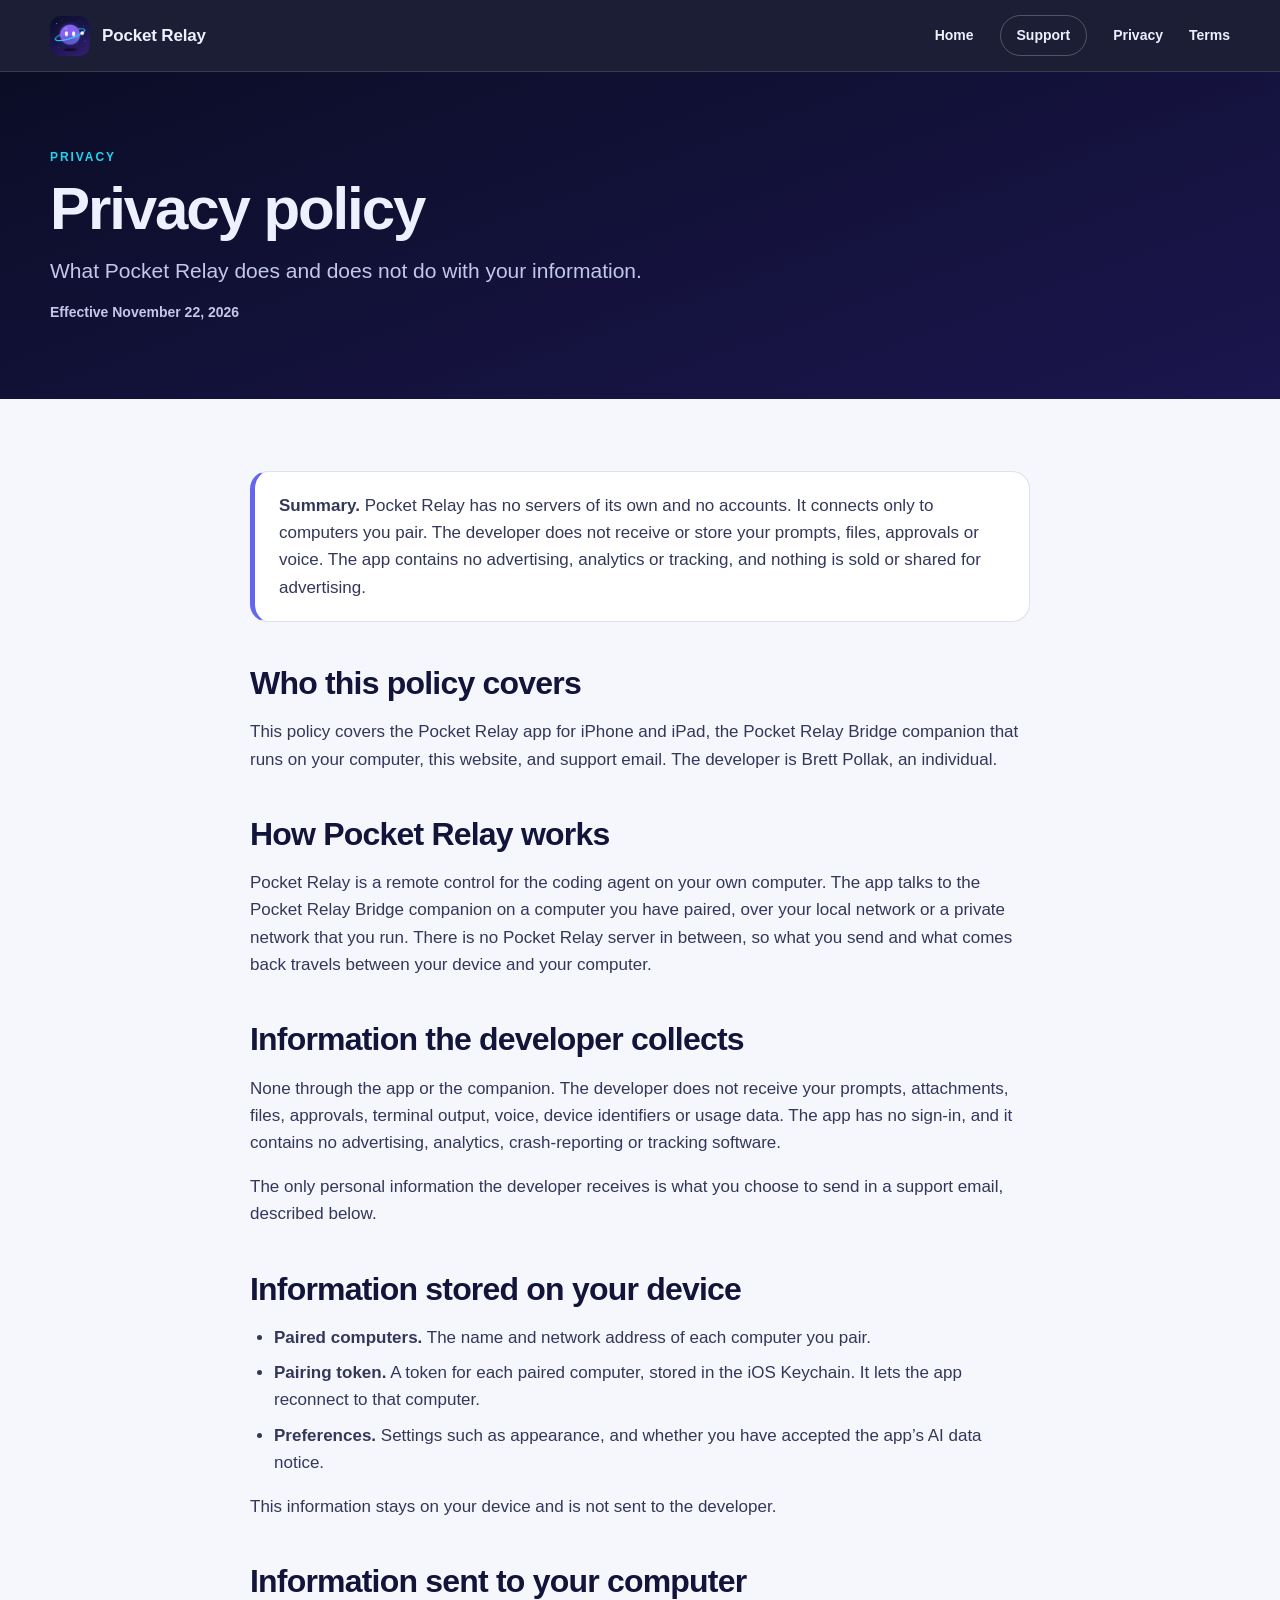
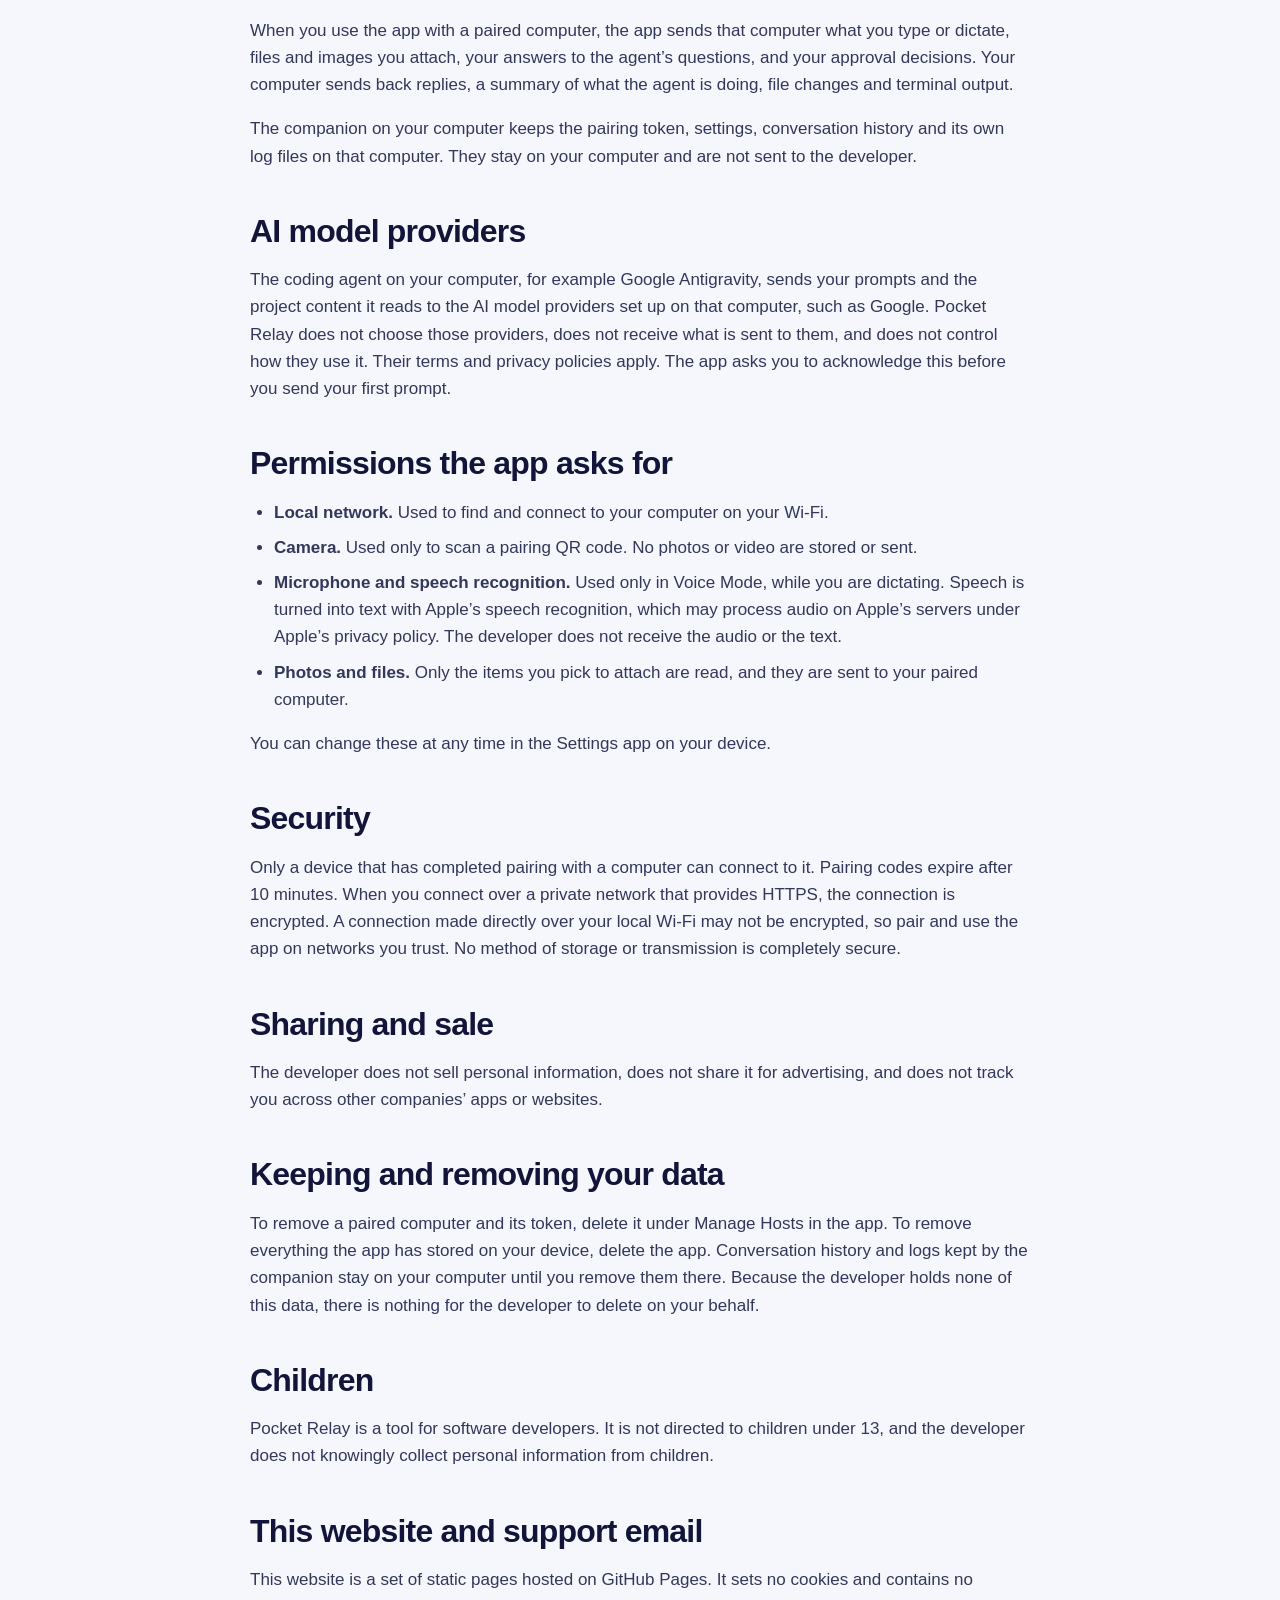
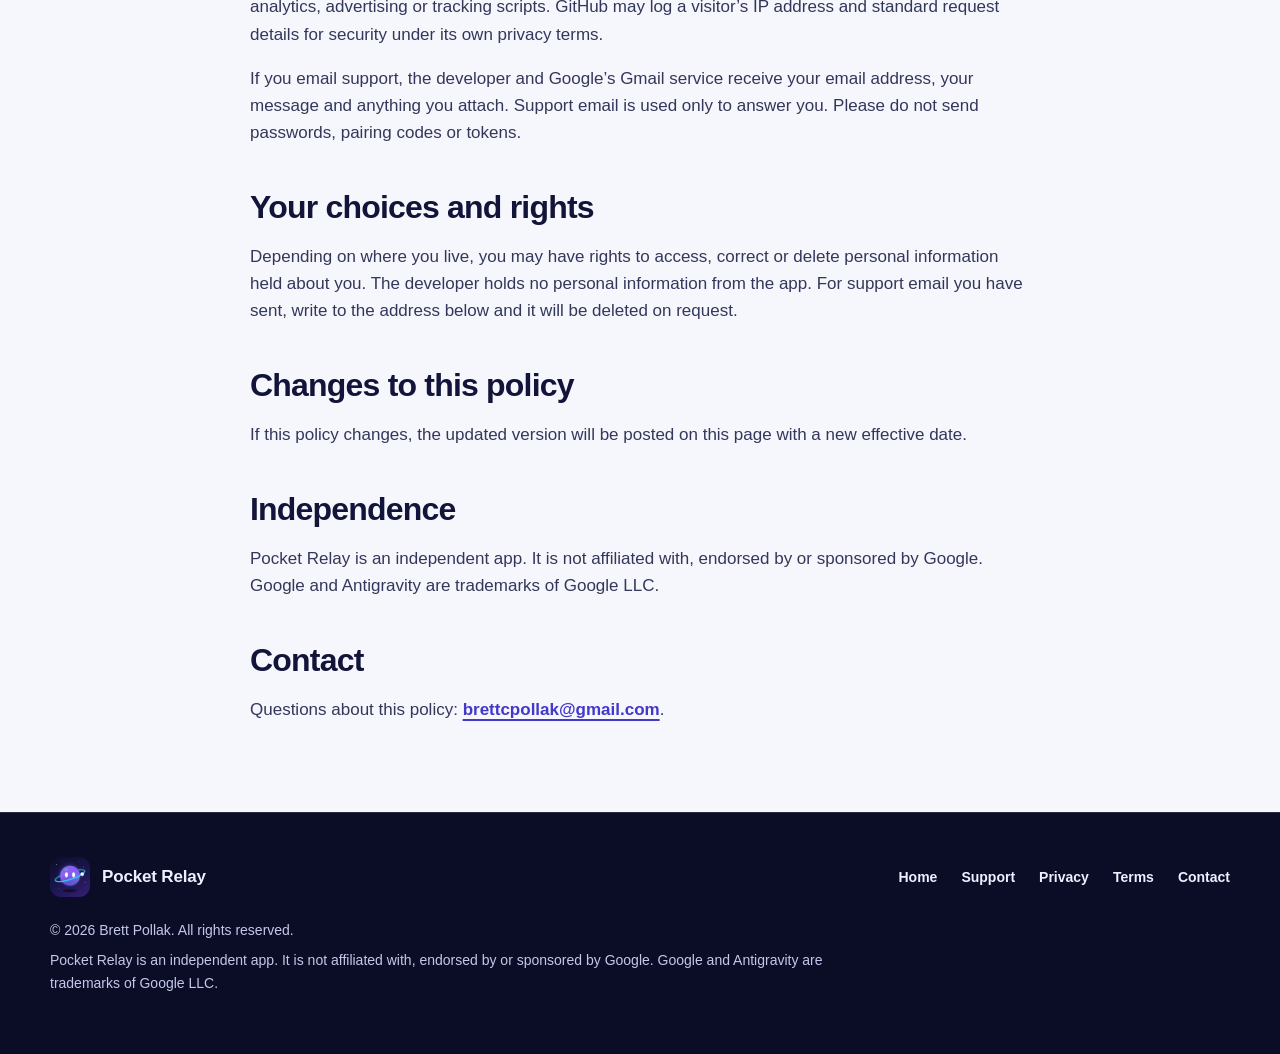
==== privacy/index.html @ 8dd1efd9 "Develop support, privacy and terms pages; add contact Co-Authored-By: Claude Fable 5.2 <noreply@anth" ====
<!DOCTYPE html>
<html lang="en">
  <head>
    <meta charset="utf-8">
    <meta name="viewport" content="width=device-width, initial-scale=1">
    <meta name="theme-color" content="#0b0d26">
    <title>Pocket Relay: privacy policy for iPhone and iPad</title>
    <meta name="description" content="Privacy policy for Pocket Relay on iPhone and iPad. The app has no servers of its own, connects only to computers you pair, and contains no advertising, analytics or tracking.">
    <meta name="robots" content="index, follow">
    <link rel="icon" type="image/png" sizes="64x64" href="../assets/favicon.png">
    <link rel="apple-touch-icon" sizes="180x180" href="../assets/apple-touch-icon.png">
    <link rel="stylesheet" href="../assets/styles.css">

    <!-- SITE BASE URL: https://bpollak.github.io/pocket-relay-site/
         Every absolute URL in this file is inside this block (down to END SITE BASE URL).
         To move the site, replace that base string here and in robots.txt and sitemap.xml. -->
    <link rel="canonical" href="https://bpollak.github.io/pocket-relay-site/privacy/">
    <meta property="og:type" content="website">
    <meta property="og:site_name" content="Pocket Relay">
    <meta property="og:title" content="Pocket Relay: privacy policy for iPhone and iPad">
    <meta property="og:description" content="Privacy policy for Pocket Relay on iPhone and iPad. The app has no servers of its own, connects only to computers you pair, and contains no advertising, analytics or tracking.">
    <meta property="og:url" content="https://bpollak.github.io/pocket-relay-site/privacy/">
    <meta property="og:image" content="https://bpollak.github.io/pocket-relay-site/assets/og.png">
    <meta property="og:image:width" content="1200">
    <meta property="og:image:height" content="630">
    <meta property="og:image:alt" content="The Pocket Relay app icon, a round violet character with a cyan ring, beside the name Pocket Relay.">
    <meta name="twitter:card" content="summary_large_image">
    <meta name="twitter:title" content="Pocket Relay: privacy policy for iPhone and iPad">
    <meta name="twitter:description" content="Privacy policy for Pocket Relay on iPhone and iPad. The app has no servers of its own, connects only to computers you pair, and contains no advertising, analytics or tracking.">
    <meta name="twitter:image" content="https://bpollak.github.io/pocket-relay-site/assets/og.png">
    <meta name="twitter:image:alt" content="The Pocket Relay app icon, a round violet character with a cyan ring, beside the name Pocket Relay.">
    <!-- END SITE BASE URL -->
  </head>
  <body>
    <a class="skip-link" href="#main">Skip to content</a>
    <svg class="visually-hidden" width="0" height="0" aria-hidden="true" focusable="false"><defs><linearGradient id="float-body" x1="0" y1="0" x2="1" y2="1"><stop offset="0" stop-color="#6366f1"/><stop offset="0.5" stop-color="#8b5cf6"/><stop offset="1" stop-color="#06b6d4"/></linearGradient><linearGradient id="float-grey" x1="0" y1="0" x2="1" y2="1"><stop offset="0" stop-color="#9e9e9e"/><stop offset="0.5" stop-color="#808080"/><stop offset="1" stop-color="#949494"/></linearGradient></defs></svg>
    <header class="site-header">
      <a class="brand" href="../" aria-label="Pocket Relay home"><img src="../assets/apple-touch-icon.png" width="40" height="40" alt=""><span>Pocket Relay</span></a>
      <nav aria-label="Primary"><a class="nav-extra" href="../">Home</a><a class="nav-pill" href="../support/">Support</a><a class="nav-extra" href="./" aria-current="page">Privacy</a><a class="nav-extra" href="../terms/">Terms</a></nav>
    </header>

    <main id="main">
      <header class="page-hero on-dark">
        <div class="shell">
          <p class="eyebrow">Privacy</p>
          <h1>Privacy policy</h1>
          <p class="lede">What Pocket Relay does and does not do with your information.</p>
          <p class="meta">Effective November 22, 2026</p>
        </div>
      </header>
      <article class="shell prose">
        <div class="callout">
          <p><strong>Summary.</strong> Pocket Relay has no servers of its own and no accounts. It connects only to computers you pair. The developer does not receive or store your prompts, files, approvals or voice. The app contains no advertising, analytics or tracking, and nothing is sold or shared for advertising.</p>
        </div>

        <h2>Who this policy covers</h2>
        <p>This policy covers the Pocket Relay app for iPhone and iPad, the Pocket Relay Bridge companion that runs on your computer, this website, and support email. The developer is Brett Pollak, an individual.</p>

        <h2>How Pocket Relay works</h2>
        <p>Pocket Relay is a remote control for the coding agent on your own computer. The app talks to the Pocket Relay Bridge companion on a computer you have paired, over your local network or a private network that you run. There is no Pocket Relay server in between, so what you send and what comes back travels between your device and your computer.</p>

        <h2>Information the developer collects</h2>
        <p>None through the app or the companion. The developer does not receive your prompts, attachments, files, approvals, terminal output, voice, device identifiers or usage data. The app has no sign-in, and it contains no advertising, analytics, crash-reporting or tracking software.</p>
        <p>The only personal information the developer receives is what you choose to send in a support email, described below.</p>

        <h2>Information stored on your device</h2>
        <ul>
          <li><strong>Paired computers.</strong> The name and network address of each computer you pair.</li>
          <li><strong>Pairing token.</strong> A token for each paired computer, stored in the iOS Keychain. It lets the app reconnect to that computer.</li>
          <li><strong>Preferences.</strong> Settings such as appearance, and whether you have accepted the app’s AI data notice.</li>
        </ul>
        <p>This information stays on your device and is not sent to the developer.</p>

        <h2>Information sent to your computer</h2>
        <p>When you use the app with a paired computer, the app sends that computer what you type or dictate, files and images you attach, your answers to the agent’s questions, and your approval decisions. Your computer sends back replies, a summary of what the agent is doing, file changes and terminal output.</p>
        <p>The companion on your computer keeps the pairing token, settings, conversation history and its own log files on that computer. They stay on your computer and are not sent to the developer.</p>

        <h2>AI model providers</h2>
        <p>The coding agent on your computer, for example Google Antigravity, sends your prompts and the project content it reads to the AI model providers set up on that computer, such as Google. Pocket Relay does not choose those providers, does not receive what is sent to them, and does not control how they use it. Their terms and privacy policies apply. The app asks you to acknowledge this before you send your first prompt.</p>

        <h2>Permissions the app asks for</h2>
        <ul>
          <li><strong>Local network.</strong> Used to find and connect to your computer on your Wi‑Fi.</li>
          <li><strong>Camera.</strong> Used only to scan a pairing QR code. No photos or video are stored or sent.</li>
          <li><strong>Microphone and speech recognition.</strong> Used only in Voice Mode, while you are dictating. Speech is turned into text with Apple’s speech recognition, which may process audio on Apple’s servers under Apple’s privacy policy. The developer does not receive the audio or the text.</li>
          <li><strong>Photos and files.</strong> Only the items you pick to attach are read, and they are sent to your paired computer.</li>
        </ul>
        <p>You can change these at any time in the Settings app on your device.</p>

        <h2>Security</h2>
        <p>Only a device that has completed pairing with a computer can connect to it. Pairing codes expire after 10 minutes. When you connect over a private network that provides HTTPS, the connection is encrypted. A connection made directly over your local Wi‑Fi may not be encrypted, so pair and use the app on networks you trust. No method of storage or transmission is completely secure.</p>

        <h2>Sharing and sale</h2>
        <p>The developer does not sell personal information, does not share it for advertising, and does not track you across other companies’ apps or websites.</p>

        <h2>Keeping and removing your data</h2>
        <p>To remove a paired computer and its token, delete it under Manage Hosts in the app. To remove everything the app has stored on your device, delete the app. Conversation history and logs kept by the companion stay on your computer until you remove them there. Because the developer holds none of this data, there is nothing for the developer to delete on your behalf.</p>

        <h2>Children</h2>
        <p>Pocket Relay is a tool for software developers. It is not directed to children under 13, and the developer does not knowingly collect personal information from children.</p>

        <h2>This website and support email</h2>
        <p>This website is a set of static pages hosted on GitHub Pages. It sets no cookies and contains no analytics, advertising or tracking scripts. GitHub may log a visitor’s IP address and standard request details for security under its own privacy terms.</p>
        <p>If you email support, the developer and Google’s Gmail service receive your email address, your message and anything you attach. Support email is used only to answer you. Please do not send passwords, pairing codes or tokens.</p>

        <h2>Your choices and rights</h2>
        <p>Depending on where you live, you may have rights to access, correct or delete personal information held about you. The developer holds no personal information from the app. For support email you have sent, write to the address below and it will be deleted on request.</p>

        <h2>Changes to this policy</h2>
        <p>If this policy changes, the updated version will be posted on this page with a new effective date.</p>

        <h2>Independence</h2>
        <p>Pocket Relay is an independent app. It is not affiliated with, endorsed by or sponsored by Google. Google and Antigravity are trademarks of Google LLC.</p>

        <h2>Contact</h2>
        <p>Questions about this policy: <a href="mailto:brettcpollak@gmail.com">brettcpollak@gmail.com</a>.</p>
      </article>
    </main>
    <footer class="site-footer">
      <div class="shell">
        <div class="footer-top">
          <a class="brand" href="../" aria-label="Pocket Relay home"><img src="../assets/apple-touch-icon.png" width="40" height="40" alt="" loading="lazy"><span>Pocket Relay</span></a>
          <nav aria-label="Footer"><a href="../">Home</a><a href="../support/">Support</a><a href="../privacy/">Privacy</a><a href="../terms/">Terms</a><a href="mailto:brettcpollak@gmail.com">Contact</a></nav>
        </div>
        <p>&copy; 2026 Brett Pollak. All rights reserved.</p>
        <p>Pocket Relay is an independent app. It is not affiliated with, endorsed by or sponsored by Google. Google and Antigravity are trademarks of Google LLC.</p>
      </div>
    </footer>
  </body>
</html>
---- assets/styles.css ----
/* Pocket Relay site. Plain CSS, no build step. */
:root {
  color-scheme: light;
  --night: #0b0d26;
  --night-2: #1b164e;
  --indigo: #6366f1;
  --indigo-deep: #4338ca;
  --violet: #8b5cf6;
  --cyan: #06b6d4;
  --cyan-bright: #22d3ee;
  --amber: #f59e0b;
  --amber-deep: #92510a;
  --mist: #f6f7fc;
  --white: #ffffff;
  --ink: #12143a;
  --muted: #52577a;
  --on-dark: #eef0ff;
  --on-dark-soft: #c3c8ea;
  --line: #dde1f1;
  --line-dark: rgba(255, 255, 255, 0.12);
  --radius: 26px;
  --shell: min(1180px, calc(100% - 40px));
  --shadow: 0 24px 70px rgba(18, 20, 58, 0.14);
}

* { box-sizing: border-box; }

html { scroll-behavior: smooth; -webkit-text-size-adjust: 100%; }

body {
  margin: 0;
  overflow-x: clip;
  background: var(--mist);
  color: var(--ink);
  font-family: ui-sans-serif, -apple-system, BlinkMacSystemFont, "Segoe UI", Roboto, sans-serif;
  font-size: 17px;
  line-height: 1.6;
  -webkit-font-smoothing: antialiased;
}

img, picture { display: block; max-width: 100%; }
img { height: auto; }

a { color: inherit; text-decoration-thickness: 1.5px; text-underline-offset: 4px; }

a:focus-visible,
summary:focus-visible {
  outline: 3px solid var(--amber);
  outline-offset: 4px;
  border-radius: 6px;
}

h1, h2, h3, p, ul, ol { margin-top: 0; }

.shell { width: var(--shell); margin-inline: auto; }

.skip-link {
  position: fixed;
  left: 16px;
  top: -80px;
  z-index: 100;
  padding: 10px 18px;
  border-radius: 999px;
  background: var(--cyan-bright);
  color: var(--night);
  font-weight: 900;
}
.skip-link:focus { top: 16px; }

.visually-hidden {
  position: absolute;
  width: 1px;
  height: 1px;
  overflow: hidden;
  clip-path: inset(50%);
  white-space: nowrap;
}

/* Header */
.site-header {
  position: sticky;
  top: 0;
  z-index: 20;
  display: flex;
  align-items: center;
  justify-content: space-between;
  gap: 20px;
  min-height: 72px;
  padding: 10px max(20px, calc((100vw - 1180px) / 2));
  border-bottom: 1px solid var(--line-dark);
  background: rgba(11, 13, 38, 0.93);
  color: var(--on-dark);
  -webkit-backdrop-filter: blur(18px);
  backdrop-filter: blur(18px);
}

.brand {
  display: inline-flex;
  align-items: center;
  gap: 12px;
  font-size: 17px;
  font-weight: 900;
  letter-spacing: -0.01em;
  text-decoration: none;
  white-space: nowrap;
}
.brand img { border-radius: 11px; }

.site-header nav { display: flex; align-items: center; gap: clamp(14px, 2.2vw, 26px); }
.site-header nav a { font-size: 14px; font-weight: 800; text-decoration: none; white-space: nowrap; }
.site-header nav a:hover { color: var(--cyan-bright); }
.site-header nav a.nav-pill {
  padding: 8px 16px;
  border: 1px solid rgba(255, 255, 255, 0.24);
  border-radius: 999px;
}
.site-header nav a.nav-pill:hover { border-color: var(--cyan-bright); }

/* Type */
.eyebrow {
  margin-bottom: 12px;
  color: var(--indigo-deep);
  font-size: 12px;
  font-weight: 900;
  letter-spacing: 0.16em;
  text-transform: uppercase;
}
.on-dark .eyebrow { color: var(--cyan-bright); }

h1 {
  margin-bottom: 24px;
  font-size: clamp(40px, 5.6vw, 74px);
  font-weight: 900;
  line-height: 1;
  letter-spacing: -0.035em;
  text-wrap: balance;
}

h2 {
  margin-bottom: 18px;
  font-size: clamp(30px, 3.4vw, 46px);
  font-weight: 900;
  line-height: 1.08;
  letter-spacing: -0.035em;
  text-wrap: balance;
}

h3 { margin-bottom: 6px; font-size: 18px; line-height: 1.25; letter-spacing: -0.015em; }

.lede { max-width: 620px; color: var(--muted); font-size: clamp(18px, 1.7vw, 21px); line-height: 1.5; }
.on-dark .lede { color: var(--on-dark-soft); }

/* Buttons */
.button {
  display: inline-flex;
  align-items: center;
  justify-content: center;
  min-height: 54px;
  padding: 0 26px;
  border: 1px solid transparent;
  border-radius: 999px;
  font-size: 15px;
  font-weight: 900;
  text-decoration: none;
  transition: transform 160ms ease, border-color 160ms ease, background-color 160ms ease;
}
.button.ghost { border-color: rgba(255, 255, 255, 0.28); background: rgba(255, 255, 255, 0.06); color: var(--on-dark); }
.button.ghost:hover { border-color: var(--cyan-bright); transform: translateY(-1px); }
.button.solid { background: var(--indigo-deep); color: var(--white); }
.button.solid:hover { background: #3730a3; transform: translateY(-1px); }

.soon-pill {
  display: inline-flex;
  align-items: center;
  gap: 12px;
  min-height: 54px;
  padding: 0 26px 0 20px;
  border-radius: 999px;
  background: var(--white);
  color: var(--night);
  font-size: 15px;
  font-weight: 900;
  box-shadow: 0 0 0 4px rgba(34, 211, 238, 0.2), 0 14px 40px rgba(99, 102, 241, 0.35);
  cursor: pointer;
  text-decoration: none;
}
.soon-pill::before {
  content: "";
  width: 10px;
  height: 10px;
  flex: none;
  border-radius: 50%;
  background: var(--amber);
  box-shadow: 0 0 0 4px rgba(245, 158, 11, 0.25);
}

.cta-row { display: flex; flex-wrap: wrap; align-items: center; gap: 12px; }
.cta-note { margin: 16px 0 0; color: var(--on-dark-soft); font-size: 14px; }

/* Hero */
.hero {
  position: relative;
  overflow: hidden;
  background:
    radial-gradient(circle at 78% 30%, rgba(139, 92, 246, 0.34), transparent 42%),
    radial-gradient(circle at 12% 88%, rgba(6, 182, 212, 0.16), transparent 40%),
    linear-gradient(160deg, var(--night) 0%, var(--night-2) 100%);
  color: var(--on-dark);
}

/* A still field of small stars. */
.hero::before {
  content: "";
  position: absolute;
  inset: 0;
  pointer-events: none;
  opacity: 0.7;
  background-image:
    radial-gradient(1.5px 1.5px at 8% 18%, #fff, transparent 100%),
    radial-gradient(1px 1px at 22% 64%, #fff, transparent 100%),
    radial-gradient(1.5px 1.5px at 37% 9%, #c7d2fe, transparent 100%),
    radial-gradient(1px 1px at 48% 78%, #fff, transparent 100%),
    radial-gradient(1.5px 1.5px at 58% 22%, #a5f3fc, transparent 100%),
    radial-gradient(1px 1px at 69% 91%, #fff, transparent 100%),
    radial-gradient(1.5px 1.5px at 83% 12%, #fff, transparent 100%),
    radial-gradient(1px 1px at 94% 55%, #c7d2fe, transparent 100%),
    radial-gradient(1px 1px at 3% 82%, #a5f3fc, transparent 100%),
    radial-gradient(1px 1px at 31% 38%, #fff, transparent 100%);
}

.hero-grid {
  position: relative;
  display: grid;
  grid-template-columns: minmax(0, 1fr) auto;
  align-items: center;
  gap: clamp(32px, 5vw, 72px);
  padding-block: clamp(48px, 7vw, 88px);
}

.hero-copy .lede { margin-bottom: 32px; font-size: clamp(19px, 2vw, 24px); }

.hero-visual { display: flex; align-items: flex-end; gap: 8px; }
.hero-float { width: clamp(150px, 17vw, 210px); margin-bottom: 9%; flex: none; }
.hero-visual .phone { width: clamp(250px, 26vw, 320px); }

/* Phone frame */
.phone {
  overflow: hidden;
  width: min(300px, 100%);
  border: 11px solid #15173c;
  border-radius: 52px;
  background: #15173c;
  box-shadow: 0 0 0 1px rgba(255, 255, 255, 0.16), 0 30px 80px rgba(11, 13, 38, 0.38), 0 20px 70px rgba(99, 102, 241, 0.22);
}
.phone img { width: 100%; border-radius: 40px; }

/* Feature strip */
.strip { border-bottom: 1px solid var(--line); background: var(--white); }
.strip-grid { display: grid; grid-template-columns: repeat(5, 1fr); margin: 0; padding: 0; list-style: none; }
.strip-grid li { display: grid; align-content: start; gap: 2px; padding: 26px clamp(14px, 2vw, 26px); border-right: 1px solid var(--line); }
.strip-grid li:last-child { border-right: 0; }
.strip-grid strong { font-size: 16px; line-height: 1.3; }
.strip-grid span { color: var(--muted); font-size: 14px; line-height: 1.45; }

/* Bands */
.band { padding-block: clamp(64px, 8vw, 110px); }
.band.light { background: var(--mist); }
.band.white { background: var(--white); }
.band.dark {
  background: linear-gradient(170deg, var(--night) 0%, var(--night-2) 100%);
  color: var(--on-dark);
}

.feature-grid {
  display: grid;
  grid-template-columns: minmax(0, 1fr) clamp(250px, 26vw, 300px);
  align-items: center;
  gap: clamp(36px, 6vw, 90px);
}
.feature-grid.flip { grid-template-columns: clamp(250px, 26vw, 300px) minmax(0, 1fr); }
.feature-grid.flip .feature-visual { order: -1; }
.feature-visual { justify-self: center; width: 100%; max-width: 300px; }

.points { display: grid; grid-template-columns: repeat(2, minmax(0, 1fr)); gap: 14px; margin-top: 28px; }
.points > div {
  padding: 20px 22px;
  border: 1px solid var(--line);
  border-radius: var(--radius);
  background: var(--white);
}
.points p { margin: 0; color: var(--muted); font-size: 15px; line-height: 1.5; }
.on-dark .points > div { border-color: var(--line-dark); background: rgba(255, 255, 255, 0.05); }
.on-dark .points p { color: var(--on-dark-soft); }
.points .needs-you { border-color: rgba(245, 158, 11, 0.6); }
.points .needs-you h3 { color: #fbbf24; }

.text-link { color: var(--indigo-deep); font-weight: 800; }
.on-dark .text-link { color: var(--cyan-bright); }

/* Float poses */
.poses { display: grid; grid-template-columns: repeat(4, minmax(0, 1fr)); gap: 12px; margin: 30px 0 0; padding: 0; list-style: none; }
.poses li {
  display: grid;
  justify-items: center;
  align-content: start;
  gap: 6px;
  padding: 16px 8px 14px;
  border: 1px solid var(--line);
  border-radius: var(--radius);
  background: var(--white);
  text-align: center;
  font-size: 13.5px;
  font-weight: 800;
  line-height: 1.25;
}
.poses li.needs-you { border-color: var(--amber); background: #fffaf0; }
.poses .float { width: min(92px, 100%); }

/* Pairing */
.pair-methods { display: grid; grid-template-columns: repeat(2, minmax(0, 1fr)); gap: 14px; margin-top: 28px; }
.pair-methods > div { padding: 22px 24px; border: 1px solid var(--line); border-radius: var(--radius); background: var(--white); }
.pair-methods .tag { display: inline-block; margin-bottom: 10px; padding: 3px 12px; border-radius: 999px; background: #e7e9ff; color: var(--indigo-deep); font-size: 12px; font-weight: 900; letter-spacing: 0.06em; text-transform: uppercase; }
.steps { display: grid; gap: 10px; margin: 12px 0 0; padding: 0; list-style: none; counter-reset: step; }
.steps li { position: relative; padding-left: 40px; color: var(--muted); font-size: 15px; line-height: 1.5; counter-increment: step; }
.steps li::before {
  content: counter(step);
  position: absolute;
  left: 0;
  top: 0;
  display: grid;
  place-items: center;
  width: 28px;
  height: 28px;
  border-radius: 50%;
  background: var(--indigo-deep);
  color: var(--white);
  font-size: 13px;
  font-weight: 900;
}
.aside-note { margin: 22px 0 0; color: var(--muted); font-size: 15px; }
.on-dark .aside-note { color: var(--on-dark-soft); }

/* Privacy band */
.privacy-head { max-width: 760px; }
.privacy-grid { display: grid; grid-template-columns: repeat(3, minmax(0, 1fr)); gap: 14px; margin-top: 34px; }
.privacy-grid > div { padding: 24px; border: 1px solid var(--line-dark); border-radius: var(--radius); background: rgba(255, 255, 255, 0.05); }
.privacy-grid p { margin: 0; color: var(--on-dark-soft); font-size: 15px; line-height: 1.5; }

/* Why + FAQ */
.narrow { max-width: 780px; }
.why .note { font-size: clamp(19px, 2vw, 23px); line-height: 1.5; }
.why .signature { margin: 0; color: var(--muted); font-size: 15px; font-weight: 800; }

.faq-list { display: grid; gap: 10px; margin-top: 28px; }
.faq-list details { border: 1px solid var(--line); border-radius: 20px; background: var(--white); }
.faq-list summary {
  display: flex;
  align-items: center;
  justify-content: space-between;
  gap: 16px;
  padding: 18px 22px;
  font-weight: 800;
  cursor: pointer;
  list-style: none;
}
.faq-list summary::-webkit-details-marker { display: none; }
.faq-list summary::after { content: "+"; flex: none; color: var(--indigo-deep); font-size: 24px; font-weight: 700; line-height: 1; }
.faq-list details[open] summary::after { content: "\2212"; }
.faq-list details p { margin: 0; padding: 0 22px 20px; color: var(--muted); }

/* Closing CTA */
.closing { text-align: center; }
.closing .lede { margin-inline: auto; }
.closing .cta-row { justify-content: center; margin-top: 30px; }
.closing-float { width: 120px; margin: 0 auto 10px; }

/* Footer */
.site-footer { padding-block: 44px 52px; border-top: 1px solid var(--line-dark); background: var(--night); color: var(--on-dark-soft); font-size: 14px; }
.footer-top { display: flex; flex-wrap: wrap; align-items: center; justify-content: space-between; gap: 18px; margin-bottom: 22px; }
.site-footer .brand { color: var(--on-dark); }
.site-footer nav { display: flex; flex-wrap: wrap; gap: 8px 24px; }
.site-footer nav a { color: var(--on-dark); font-weight: 800; text-decoration: none; }
.site-footer nav a:hover { color: var(--cyan-bright); }
.site-footer p { max-width: 820px; margin: 0 0 8px; }

/* Subpages */
.page-hero { background: linear-gradient(160deg, var(--night) 0%, var(--night-2) 100%); color: var(--on-dark); padding-block: clamp(44px, 6vw, 76px); }
.page-hero h1 { font-size: clamp(36px, 5vw, 60px); margin-bottom: 16px; }
.page-hero .lede { margin-bottom: 0; }
.page-hero .meta { margin: 14px 0 0; color: var(--on-dark-soft); font-size: 14px; font-weight: 800; }

.prose { max-width: 780px; padding-block: clamp(40px, 6vw, 72px); }
.prose h2 { margin-top: 44px; font-size: clamp(24px, 2.6vw, 32px); letter-spacing: -0.025em; }
.prose h2:first-child { margin-top: 0; }
.prose h3 { margin-top: 26px; }
.prose p, .prose li { color: #33375a; }
.prose a { color: var(--indigo-deep); font-weight: 700; }
.prose ol, .prose ul { padding-left: 24px; }
.prose li { margin-bottom: 8px; }
.callout { margin: 0 0 28px; padding: 20px 24px; border: 1px solid var(--line); border-left: 5px solid var(--indigo); border-radius: 18px; background: var(--white); }
.callout p:last-child { margin-bottom: 0; }

.notfound { display: grid; justify-items: center; gap: 6px; padding-block: clamp(56px, 9vw, 110px); text-align: center; }
.notfound .float { width: 150px; }
.notfound .cta-row { justify-content: center; margin-top: 12px; }

/* ---------------------------------------------------------------
   Float, the app's character. A web port of the app's drawing code:
   same proportions (100-unit box, body radius 26), same timings.
   Base styles are the still pose; motion is added only when the
   visitor has not asked for reduced motion.
   --------------------------------------------------------------- */
.float { display: block; width: 100%; height: auto; overflow: visible; --h: 1.848s; --amp: 5.5px; --orbit: 4.62s; }
.float--thinking { --h: 0.924s; --orbit: 2.31s; }
.float--command, .float--reading, .float--editing, .float--searching { --h: 1.309s; --amp: 3.5px; --orbit: 3.272s; }
.float--waiting { --h: 2.417s; --amp: 3px; --orbit: 6.042s; }
.float--done { --orbit: 1.571s; }
.float--failed { --h: 3.491s; --amp: 1.2px; }

.fl-shadow { fill: #000; fill-opacity: 0.17; transform-box: fill-box; transform-origin: center; transform: scaleX(0.85); }
.on-dark .fl-shadow { fill-opacity: 0.5; }
.float--done .fl-shadow { transform: none; }
.float--failed .fl-shadow { transform: scaleX(1.05); fill-opacity: 0.18; }
.fl-ring { fill: none; stroke: #06b6d4; stroke-width: 3; stroke-linecap: round; }
.fl-ring--far { stroke-opacity: 0.45; }
.fl-ring--near { stroke-opacity: 0.9; }
.fl-moon { fill: #06b6d4; }
.fl-moon--near { opacity: 0; }
.float--failed .fl-ring { stroke: #8e8e93; }
.float--failed .fl-moon { fill: #8e8e93; opacity: 1; }
.fl-eye { fill: #fff; transform-box: fill-box; transform-origin: center; }
.fl-eye-line { fill: none; stroke: #fff; stroke-linecap: round; }
.fl-line { fill: #8e8e93; fill-opacity: 0.35; }
.fl-line--first { fill: #8b5cf6; fill-opacity: 1; }
.fl-bit { transform-box: fill-box; transform-origin: center; }
.fl-ask { transform-origin: 80px 20px; }
.fl-ask text { fill: #fff; font: 900 22px ui-rounded, "SF Pro Rounded", -apple-system, BlinkMacSystemFont, "Segoe UI", sans-serif; }
.fl-spark { fill: none; stroke-width: 3; stroke-linecap: round; transform: scale(0.4); opacity: 0.5; }

@media (prefers-reduced-motion: no-preference) {
  .fl-bob { animation: fl-bob var(--h) cubic-bezier(0.37, 0, 0.63, 1) calc(var(--h) / -2) infinite alternate; }
  .fl-shadow { animation: fl-shadow var(--h) cubic-bezier(0.37, 0, 0.63, 1) calc(var(--h) / -2) infinite alternate; }
  .float--done .fl-bob { animation: fl-bounce 0.628s infinite; }
  .float--done .fl-shadow { animation: fl-bounce-shadow 0.628s infinite; }
  .float--failed .fl-shadow { animation: none; }

  .fl-mx { animation: fl-mx calc(var(--orbit) / 2) cubic-bezier(0.37, 0, 0.63, 1) infinite alternate; }
  .fl-my { animation: fl-my calc(var(--orbit) / 2) cubic-bezier(0.37, 0, 0.63, 1) calc(var(--orbit) / -4) infinite alternate; }
  .fl-moon--near { animation: fl-near var(--orbit) step-end infinite; }
  .fl-moon--far { animation: fl-far var(--orbit) step-end infinite; }

  .fl-eye { animation: fl-blink 3.4s step-end infinite; }
  .float--thinking .fl-look { animation: fl-look-think 2.244s cubic-bezier(0.37, 0, 0.63, 1) -1.122s infinite alternate; }
  .float--reading .fl-look { animation: fl-look-read 1.047s cubic-bezier(0.37, 0, 0.63, 1) -0.524s infinite alternate; }

  .fl-bit { animation: fl-bit 2.222s linear infinite; }
  .fl-prop { animation: fl-prop var(--h) cubic-bezier(0.37, 0, 0.63, 1) calc(var(--h) / -2) infinite alternate; }
  .fl-cursor { animation: fl-cursor 0.9s step-end infinite; }
  .fl-line { animation: fl-line 1.818s step-end infinite; }
  .fl-pen-x { animation: fl-pen-x 0.4545s linear infinite; }
  .fl-pen-y { animation: fl-pen-y 1.818s step-end infinite; }
  .fl-sx { animation: fl-sx 1.208s cubic-bezier(0.37, 0, 0.63, 1) infinite alternate; }
  .fl-sy { animation: fl-sy 1.208s cubic-bezier(0.37, 0, 0.63, 1) -0.604s infinite alternate; }
  .fl-ask { animation: fl-ask 0.785s cubic-bezier(0.37, 0, 0.63, 1) -0.393s infinite alternate; }
  .fl-spark { animation: fl-spark 0.491s ease-out infinite alternate; }
}

@keyframes fl-bob { from { transform: translateY(calc(var(--amp) * -1)); } to { transform: translateY(var(--amp)); } }
@keyframes fl-shadow { from { transform: scaleX(0.7); } to { transform: scaleX(1); } }
@keyframes fl-bounce {
  0%, 100% { transform: translateY(9px); animation-timing-function: ease-out; }
  50% { transform: translateY(-9px); animation-timing-function: ease-in; }
}
@keyframes fl-bounce-shadow {
  0%, 100% { transform: scaleX(1); animation-timing-function: ease-out; }
  50% { transform: scaleX(0.7); animation-timing-function: ease-in; }
}
@keyframes fl-mx { from { transform: translateX(40.3px); } to { transform: translateX(-40.3px); } }
@keyframes fl-my { from { transform: translateY(-10.4px); } to { transform: translateY(10.4px); } }
@keyframes fl-near { 0% { opacity: 1; } 50%, 100% { opacity: 0; } }
@keyframes fl-far { 0% { opacity: 0; } 50%, 100% { opacity: 1; } }
@keyframes fl-blink { 0% { transform: scaleY(0.12); } 3.8%, 100% { transform: scaleY(1); } }
@keyframes fl-look-think { from { transform: translateX(-4.16px); } to { transform: translateX(4.16px); } }
@keyframes fl-look-read { from { transform: translateX(0.52px); } to { transform: translateX(4.68px); } }
@keyframes fl-bit {
  0% { transform: translateY(0) rotate(0deg); opacity: 0; }
  50% { opacity: 0.75; }
  100% { transform: translateY(-80px) rotate(360deg); opacity: 0; }
}
@keyframes fl-prop { from { transform: translateY(-1.5px); } to { transform: translateY(1.5px); } }
@keyframes fl-cursor { 0% { opacity: 1; } 55.6%, 100% { opacity: 0; } }
@keyframes fl-line { 0% { fill: #8b5cf6; fill-opacity: 1; } 25%, 100% { fill: #8e8e93; fill-opacity: 0.35; } }
@keyframes fl-pen-x { from { transform: translateX(0); } to { transform: translateX(20px); } }
@keyframes fl-pen-y {
  0% { transform: translateY(0); }
  25% { transform: translateY(7.5px); }
  50% { transform: translateY(15px); }
  75%, 100% { transform: translateY(22.5px); }
}
@keyframes fl-sx { from { transform: translateX(6px); } to { transform: translateX(-6px); } }
@keyframes fl-sy { from { transform: translateY(-5px); } to { transform: translateY(5px); } }
@keyframes fl-ask { from { transform: scale(0.92); } to { transform: scale(1.08); } }
@keyframes fl-spark { from { transform: scale(0.4); opacity: 0.5; } to { transform: scale(1); opacity: 1; } }

/* Responsive */
@media (max-width: 1020px) {
  .strip-grid { grid-template-columns: repeat(2, 1fr); }
  .strip-grid li { border-right: 0; border-bottom: 1px solid var(--line); }
  .strip-grid li:nth-child(odd) { border-right: 1px solid var(--line); }
  .strip-grid li:last-child { grid-column: 1 / -1; border-right: 0; border-bottom: 0; }
  .privacy-grid { grid-template-columns: repeat(2, minmax(0, 1fr)); }
}

@media (max-width: 900px) {
  .hero-grid, .feature-grid, .feature-grid.flip { grid-template-columns: minmax(0, 1fr); }
  .hero-visual { justify-content: center; }
  .feature-grid.flip .feature-visual { order: 0; }
  .site-header nav a.nav-anchor { display: none; }
}

@media (max-width: 620px) {
  body { font-size: 16px; }
  .site-header nav a.nav-extra { display: none; }
  .hero-visual { flex-direction: column; align-items: center; gap: 0; }
  .hero-float { width: 150px; margin-bottom: 4px; }
  .hero-visual .phone { width: min(290px, 100%); }
  .points, .pair-methods, .privacy-grid { grid-template-columns: minmax(0, 1fr); }
  .poses { grid-template-columns: repeat(2, minmax(0, 1fr)); }
  .phone { border-width: 9px; border-radius: 46px; }
  .phone img { border-radius: 36px; }
  .cta-row .button, .cta-row .soon-pill { width: 100%; }
  .soon-pill { justify-content: center; padding-inline: 18px; }
}

@media (max-width: 400px) {
  .strip-grid { grid-template-columns: minmax(0, 1fr); }
  .strip-grid li, .strip-grid li:nth-child(odd) { border-right: 0; border-bottom: 1px solid var(--line); }
  .strip-grid li:last-child { border-bottom: 0; }
  .brand { font-size: 16px; gap: 10px; }
}

@media (prefers-reduced-motion: reduce) {
  html { scroll-behavior: auto; }
  *, *::before, *::after { animation: none !important; transition: none !important; }
}
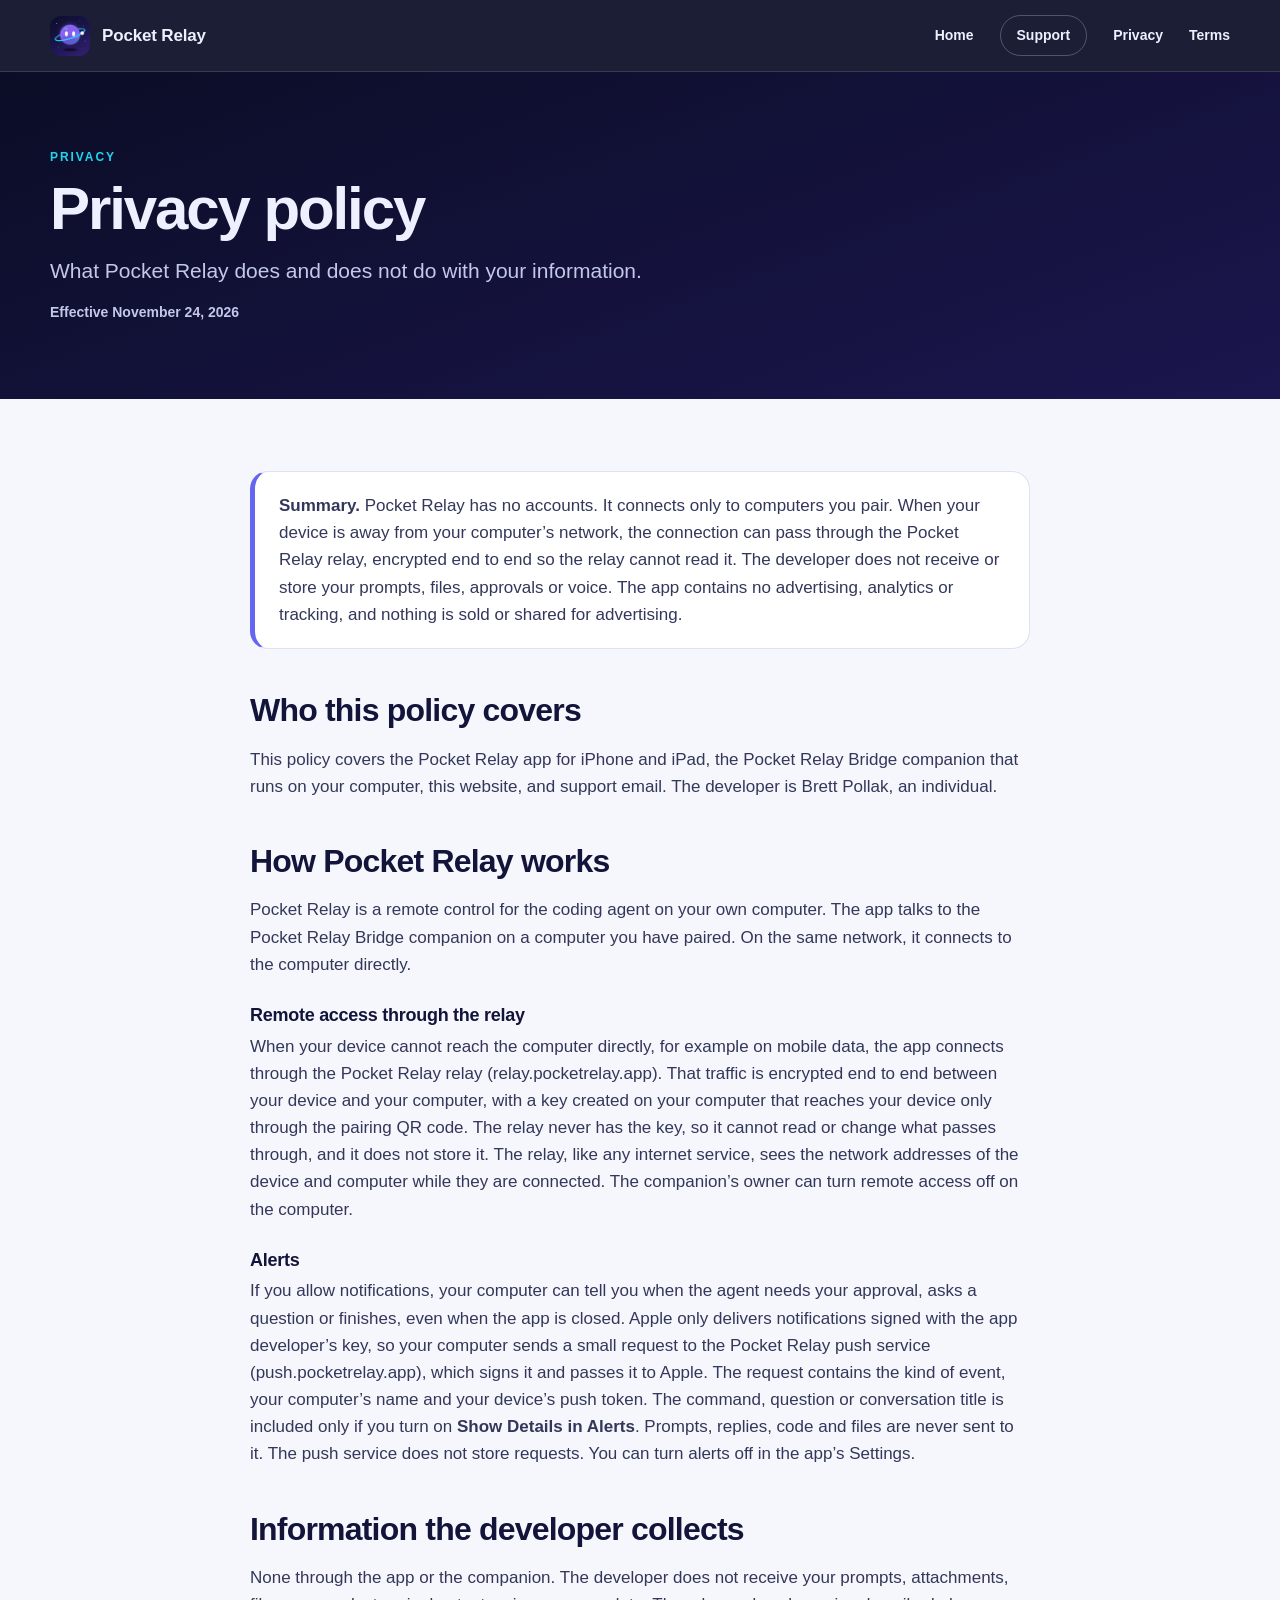
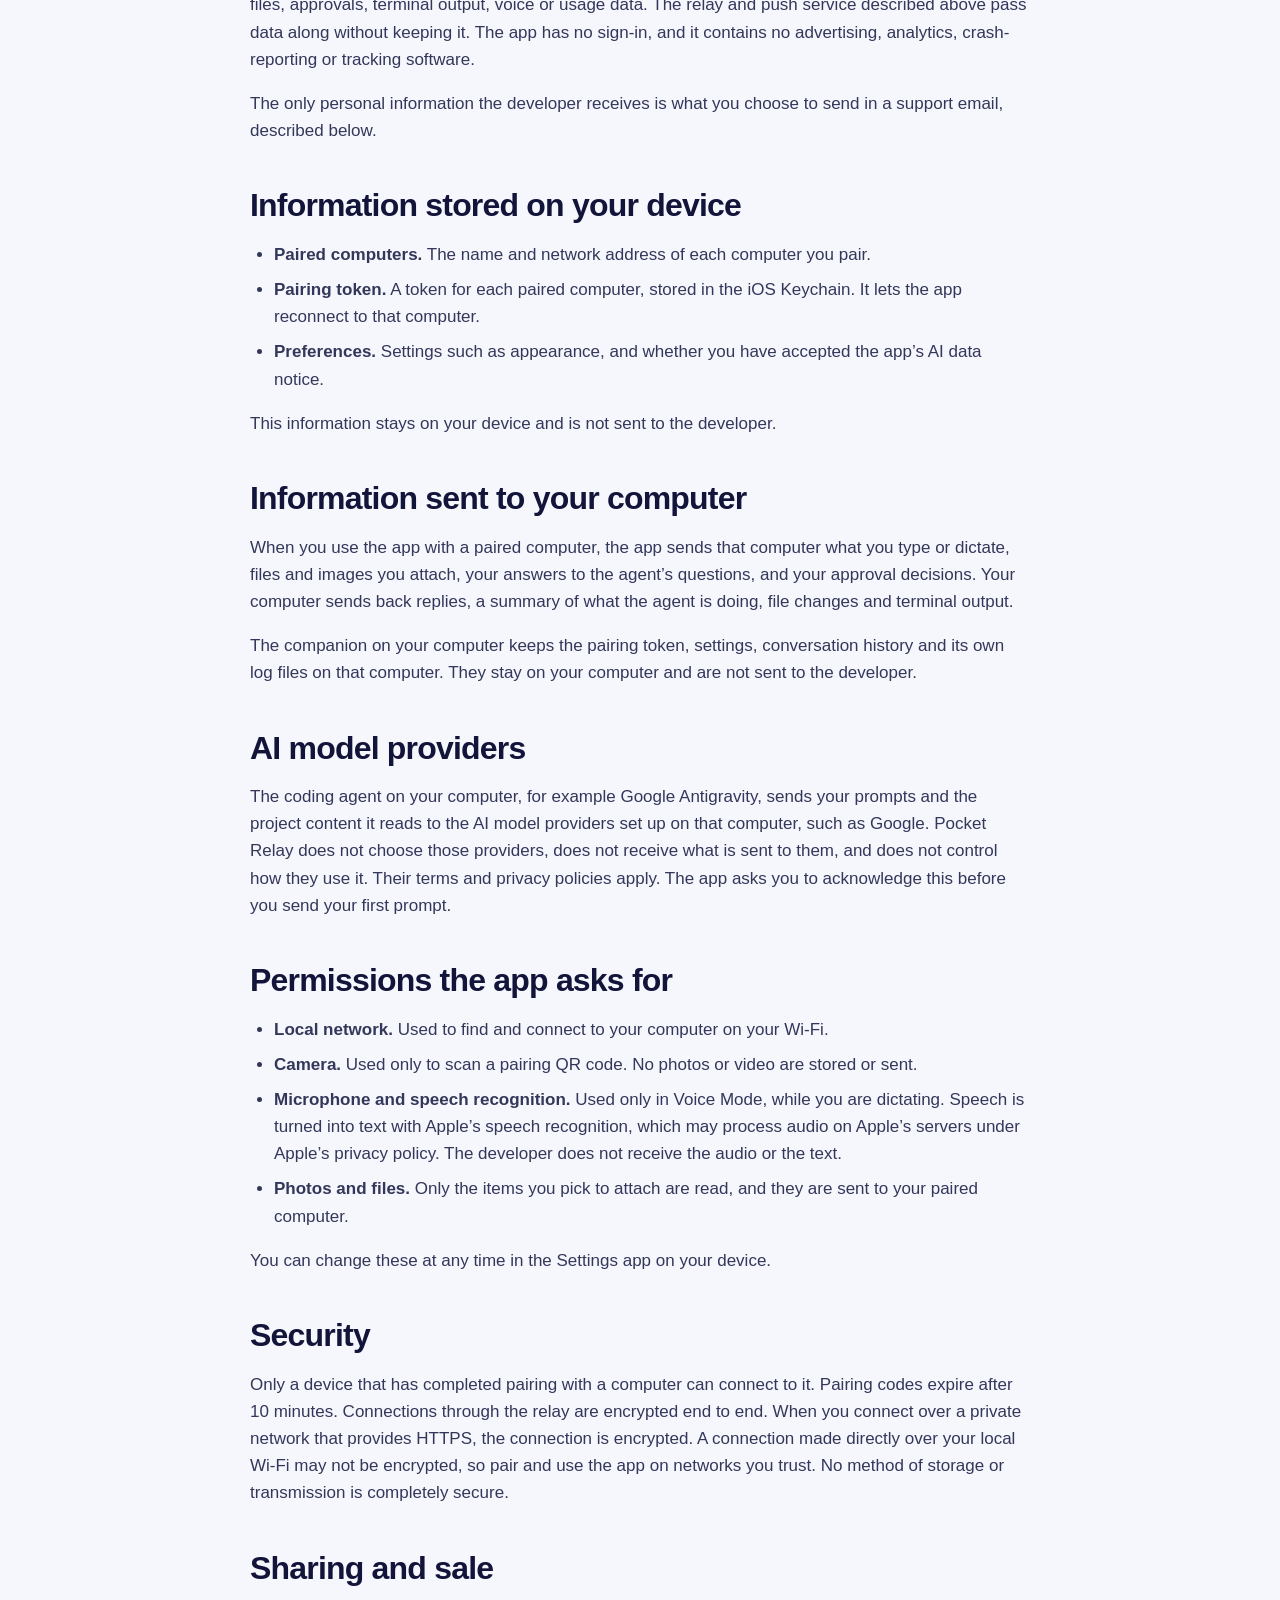
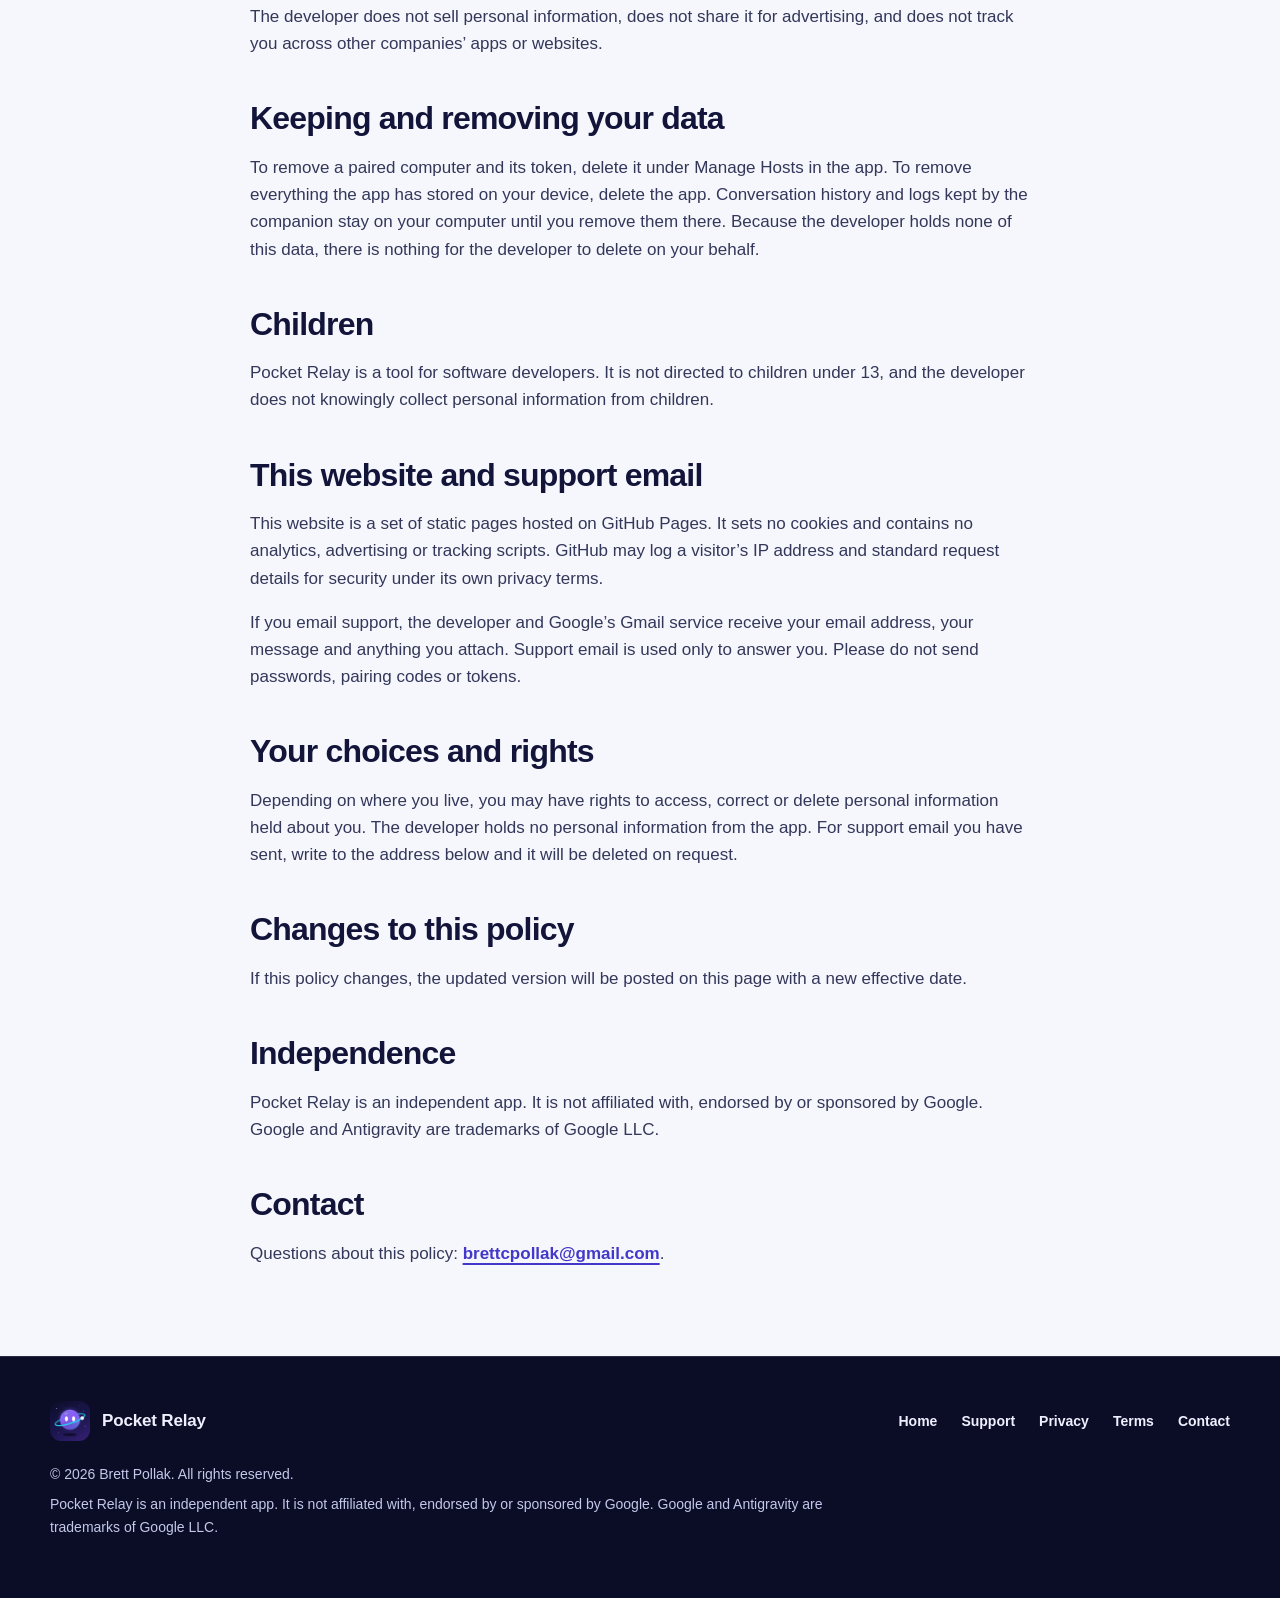
==== commit 15141b5e: "Privacy policy: describe the encrypted relay and the push service (approved wording) Co-Authored-By:" ====
--- a/privacy/index.html
+++ b/privacy/index.html
@@ -5,29 +5,29 @@
     <meta name="viewport" content="width=device-width, initial-scale=1">
     <meta name="theme-color" content="#0b0d26">
     <title>Pocket Relay: privacy policy for iPhone and iPad</title>
-    <meta name="description" content="Privacy policy for Pocket Relay on iPhone and iPad. The app has no servers of its own, connects only to computers you pair, and contains no advertising, analytics or tracking.">
+    <meta name="description" content="Privacy policy for Pocket Relay on iPhone and iPad. The app connects only to computers you pair, the developer cannot read what passes between them, and it contains no advertising, analytics or tracking.">
     <meta name="robots" content="index, follow">
     <link rel="icon" type="image/png" sizes="64x64" href="../assets/favicon.png">
     <link rel="apple-touch-icon" sizes="180x180" href="../assets/apple-touch-icon.png">
-    <link rel="stylesheet" href="../assets/styles.css">
+    <link rel="stylesheet" href="../assets/styles.css?v=setup1">
 
-    <!-- SITE BASE URL: https://bpollak.github.io/pocket-relay-site/
+    <!-- SITE BASE URL: https://pocketrelay.app/
          Every absolute URL in this file is inside this block (down to END SITE BASE URL).
          To move the site, replace that base string here and in robots.txt and sitemap.xml. -->
-    <link rel="canonical" href="https://bpollak.github.io/pocket-relay-site/privacy/">
+    <link rel="canonical" href="https://pocketrelay.app/privacy/">
     <meta property="og:type" content="website">
     <meta property="og:site_name" content="Pocket Relay">
     <meta property="og:title" content="Pocket Relay: privacy policy for iPhone and iPad">
-    <meta property="og:description" content="Privacy policy for Pocket Relay on iPhone and iPad. The app has no servers of its own, connects only to computers you pair, and contains no advertising, analytics or tracking.">
-    <meta property="og:url" content="https://bpollak.github.io/pocket-relay-site/privacy/">
-    <meta property="og:image" content="https://bpollak.github.io/pocket-relay-site/assets/og.png">
+    <meta property="og:description" content="Privacy policy for Pocket Relay on iPhone and iPad. The app connects only to computers you pair, the developer cannot read what passes between them, and it contains no advertising, analytics or tracking.">
+    <meta property="og:url" content="https://pocketrelay.app/privacy/">
+    <meta property="og:image" content="https://pocketrelay.app/assets/og.png">
     <meta property="og:image:width" content="1200">
     <meta property="og:image:height" content="630">
     <meta property="og:image:alt" content="The Pocket Relay app icon, a round violet character with a cyan ring, beside the name Pocket Relay.">
     <meta name="twitter:card" content="summary_large_image">
     <meta name="twitter:title" content="Pocket Relay: privacy policy for iPhone and iPad">
-    <meta name="twitter:description" content="Privacy policy for Pocket Relay on iPhone and iPad. The app has no servers of its own, connects only to computers you pair, and contains no advertising, analytics or tracking.">
-    <meta name="twitter:image" content="https://bpollak.github.io/pocket-relay-site/assets/og.png">
+    <meta name="twitter:description" content="Privacy policy for Pocket Relay on iPhone and iPad. The app connects only to computers you pair, the developer cannot read what passes between them, and it contains no advertising, analytics or tracking.">
+    <meta name="twitter:image" content="https://pocketrelay.app/assets/og.png">
     <meta name="twitter:image:alt" content="The Pocket Relay app icon, a round violet character with a cyan ring, beside the name Pocket Relay.">
     <!-- END SITE BASE URL -->
   </head>
@@ -45,22 +45,26 @@
           <p class="eyebrow">Privacy</p>
           <h1>Privacy policy</h1>
           <p class="lede">What Pocket Relay does and does not do with your information.</p>
-          <p class="meta">Effective November 22, 2026</p>
+          <p class="meta">Effective November 24, 2026</p>
         </div>
       </header>
       <article class="shell prose">
         <div class="callout">
-          <p><strong>Summary.</strong> Pocket Relay has no servers of its own and no accounts. It connects only to computers you pair. The developer does not receive or store your prompts, files, approvals or voice. The app contains no advertising, analytics or tracking, and nothing is sold or shared for advertising.</p>
+          <p><strong>Summary.</strong> Pocket Relay has no accounts. It connects only to computers you pair. When your device is away from your computer’s network, the connection can pass through the Pocket Relay relay, encrypted end to end so the relay cannot read it. The developer does not receive or store your prompts, files, approvals or voice. The app contains no advertising, analytics or tracking, and nothing is sold or shared for advertising.</p>
         </div>
 
         <h2>Who this policy covers</h2>
         <p>This policy covers the Pocket Relay app for iPhone and iPad, the Pocket Relay Bridge companion that runs on your computer, this website, and support email. The developer is Brett Pollak, an individual.</p>
 
         <h2>How Pocket Relay works</h2>
-        <p>Pocket Relay is a remote control for the coding agent on your own computer. The app talks to the Pocket Relay Bridge companion on a computer you have paired, over your local network or a private network that you run. There is no Pocket Relay server in between, so what you send and what comes back travels between your device and your computer.</p>
+        <p>Pocket Relay is a remote control for the coding agent on your own computer. The app talks to the Pocket Relay Bridge companion on a computer you have paired. On the same network, it connects to the computer directly.</p>
+        <h3>Remote access through the relay</h3>
+        <p>When your device cannot reach the computer directly, for example on mobile data, the app connects through the Pocket Relay relay (relay.pocketrelay.app). That traffic is encrypted end to end between your device and your computer, with a key created on your computer that reaches your device only through the pairing QR code. The relay never has the key, so it cannot read or change what passes through, and it does not store it. The relay, like any internet service, sees the network addresses of the device and computer while they are connected. The companion’s owner can turn remote access off on the computer.</p>
+        <h3>Alerts</h3>
+        <p>If you allow notifications, your computer can tell you when the agent needs your approval, asks a question or finishes, even when the app is closed. Apple only delivers notifications signed with the app developer’s key, so your computer sends a small request to the Pocket Relay push service (push.pocketrelay.app), which signs it and passes it to Apple. The request contains the kind of event, your computer’s name and your device’s push token. The command, question or conversation title is included only if you turn on <strong>Show Details in Alerts</strong>. Prompts, replies, code and files are never sent to it. The push service does not store requests. You can turn alerts off in the app’s Settings.</p>
 
         <h2>Information the developer collects</h2>
-        <p>None through the app or the companion. The developer does not receive your prompts, attachments, files, approvals, terminal output, voice, device identifiers or usage data. The app has no sign-in, and it contains no advertising, analytics, crash-reporting or tracking software.</p>
+        <p>None through the app or the companion. The developer does not receive your prompts, attachments, files, approvals, terminal output, voice or usage data. The relay and push service described above pass data along without keeping it. The app has no sign-in, and it contains no advertising, analytics, crash-reporting or tracking software.</p>
         <p>The only personal information the developer receives is what you choose to send in a support email, described below.</p>
 
         <h2>Information stored on your device</h2>
@@ -88,7 +92,7 @@
         <p>You can change these at any time in the Settings app on your device.</p>
 
         <h2>Security</h2>
-        <p>Only a device that has completed pairing with a computer can connect to it. Pairing codes expire after 10 minutes. When you connect over a private network that provides HTTPS, the connection is encrypted. A connection made directly over your local Wi‑Fi may not be encrypted, so pair and use the app on networks you trust. No method of storage or transmission is completely secure.</p>
+        <p>Only a device that has completed pairing with a computer can connect to it. Pairing codes expire after 10 minutes. Connections through the relay are encrypted end to end. When you connect over a private network that provides HTTPS, the connection is encrypted. A connection made directly over your local Wi‑Fi may not be encrypted, so pair and use the app on networks you trust. No method of storage or transmission is completely secure.</p>
 
         <h2>Sharing and sale</h2>
         <p>The developer does not sell personal information, does not share it for advertising, and does not track you across other companies’ apps or websites.</p>
--- a/assets/styles.css
+++ b/assets/styles.css
@@ -126,6 +126,16 @@
   text-transform: uppercase;
 }
 .on-dark .eyebrow { color: var(--cyan-bright); }
+.eyebrow .live-dot {
+  display: inline-block;
+  width: 8px;
+  height: 8px;
+  margin-right: 10px;
+  border-radius: 50%;
+  background: #34d399;
+  box-shadow: 0 0 0 4px rgba(52, 211, 153, 0.25);
+  vertical-align: 1px;
+}
 
 h1 {
   margin-bottom: 24px;
@@ -190,8 +200,8 @@
   height: 10px;
   flex: none;
   border-radius: 50%;
-  background: var(--amber);
-  box-shadow: 0 0 0 4px rgba(245, 158, 11, 0.25);
+  background: #34d399;
+  box-shadow: 0 0 0 4px rgba(52, 211, 153, 0.25);
 }
 
 .cta-row { display: flex; flex-wrap: wrap; align-items: center; gap: 12px; }
@@ -252,13 +262,14 @@
   background: #15173c;
   box-shadow: 0 0 0 1px rgba(255, 255, 255, 0.16), 0 30px 80px rgba(11, 13, 38, 0.38), 0 20px 70px rgba(99, 102, 241, 0.22);
 }
-.phone img { width: 100%; border-radius: 40px; }
+.phone img, .phone video { display: block; width: 100%; height: auto; border-radius: 40px; }
 
 /* Feature strip */
 .strip { border-bottom: 1px solid var(--line); background: var(--white); }
-.strip-grid { display: grid; grid-template-columns: repeat(5, 1fr); margin: 0; padding: 0; list-style: none; }
+.strip-grid { display: grid; grid-template-columns: repeat(5, 1fr); margin-block: 0; padding: 0; list-style: none; }
 .strip-grid li { display: grid; align-content: start; gap: 2px; padding: 26px clamp(14px, 2vw, 26px); border-right: 1px solid var(--line); }
 .strip-grid li:last-child { border-right: 0; }
+.strip-grid li:first-child { padding-left: 0; }
 .strip-grid strong { font-size: 16px; line-height: 1.3; }
 .strip-grid span { color: var(--muted); font-size: 14px; line-height: 1.45; }
 
@@ -506,7 +517,7 @@
 @media (max-width: 1020px) {
   .strip-grid { grid-template-columns: repeat(2, 1fr); }
   .strip-grid li { border-right: 0; border-bottom: 1px solid var(--line); }
-  .strip-grid li:nth-child(odd) { border-right: 1px solid var(--line); }
+  .strip-grid li:nth-child(odd) { border-right: 1px solid var(--line); padding-left: 0; }
   .strip-grid li:last-child { grid-column: 1 / -1; border-right: 0; border-bottom: 0; }
   .privacy-grid { grid-template-columns: repeat(2, minmax(0, 1fr)); }
 }
@@ -527,14 +538,14 @@
   .points, .pair-methods, .privacy-grid { grid-template-columns: minmax(0, 1fr); }
   .poses { grid-template-columns: repeat(2, minmax(0, 1fr)); }
   .phone { border-width: 9px; border-radius: 46px; }
-  .phone img { border-radius: 36px; }
+  .phone img, .phone video { border-radius: 36px; }
   .cta-row .button, .cta-row .soon-pill { width: 100%; }
   .soon-pill { justify-content: center; padding-inline: 18px; }
 }
 
 @media (max-width: 400px) {
   .strip-grid { grid-template-columns: minmax(0, 1fr); }
-  .strip-grid li, .strip-grid li:nth-child(odd) { border-right: 0; border-bottom: 1px solid var(--line); }
+  .strip-grid li, .strip-grid li:nth-child(odd) { border-right: 0; border-bottom: 1px solid var(--line); padding-inline: 0; }
   .strip-grid li:last-child { border-bottom: 0; }
   .brand { font-size: 16px; gap: 10px; }
 }
@@ -543,3 +554,26 @@
   html { scroll-behavior: auto; }
   *, *::before, *::after { animation: none !important; transition: none !important; }
 }
+
+/* Copyable install commands */
+.prose pre.command { margin: 12px 0 18px; padding: 14px 16px; border-radius: 14px; background: #0b0d26; color: #e6e8ff; overflow-x: auto; font-size: 13.5px; line-height: 1.5; }
+.prose pre.command code { font-family: ui-monospace, SFMono-Regular, Menlo, Consolas, monospace; white-space: pre; user-select: all; }
+.band .lede a { color: inherit; font-weight: 700; text-decoration: underline; text-underline-offset: 3px; }
+
+/* Setup page */
+.setup-steps { list-style: none; padding: 0 !important; margin: 0 0 40px; counter-reset: step; }
+.setup-steps > li { position: relative; counter-increment: step; margin: 0 0 22px; padding: 26px 26px 10px 92px; border: 1px solid var(--line); border-radius: 22px; background: var(--white); }
+.setup-steps > li::before { content: counter(step); position: absolute; left: 24px; top: 26px; width: 48px; height: 48px; border-radius: 50%; display: grid; place-items: center; font-size: 24px; font-weight: 900; color: #fff; background: linear-gradient(135deg, #6366f1, #8b5cf6 55%, #06b6d4); }
+.setup-steps h2 { margin-top: 2px !important; }
+.setup-steps h3 { font-size: 16px; margin-top: 18px; }
+.step-where { margin: 0 0 4px; font-size: 13px; font-weight: 900; letter-spacing: .12em; text-transform: uppercase; color: var(--indigo-deep); }
+.step-check { padding: 12px 16px; border-radius: 14px; background: #ecfdf5; color: #065f46 !important; font-weight: 600; }
+.prose code { font-family: ui-monospace, SFMono-Regular, Menlo, Consolas, monospace; font-size: .92em; }
+.fine-print { margin-top: 36px; font-size: 14px; color: #6b6f8f !important; }
+.on-phone { display: none; }
+@media (max-width: 820px) and (hover: none) { .on-phone { display: block; } }
+@media (max-width: 560px) { .setup-steps > li { padding: 74px 18px 6px; } .setup-steps > li::before { left: 18px; top: 18px; } }
+.setup-steps pre.command { position: relative; padding-right: 84px; }
+.setup-steps pre.command code { white-space: pre-wrap; word-break: break-all; }
+.copy-btn { position: absolute; top: 8px; right: 8px; padding: 6px 12px; border: 1px solid rgba(255,255,255,.25); border-radius: 10px; background: rgba(255,255,255,.08); color: #e6e8ff; font: 800 12px/1 system-ui, sans-serif; cursor: pointer; }
+.copy-btn:hover { border-color: var(--cyan-bright); }
